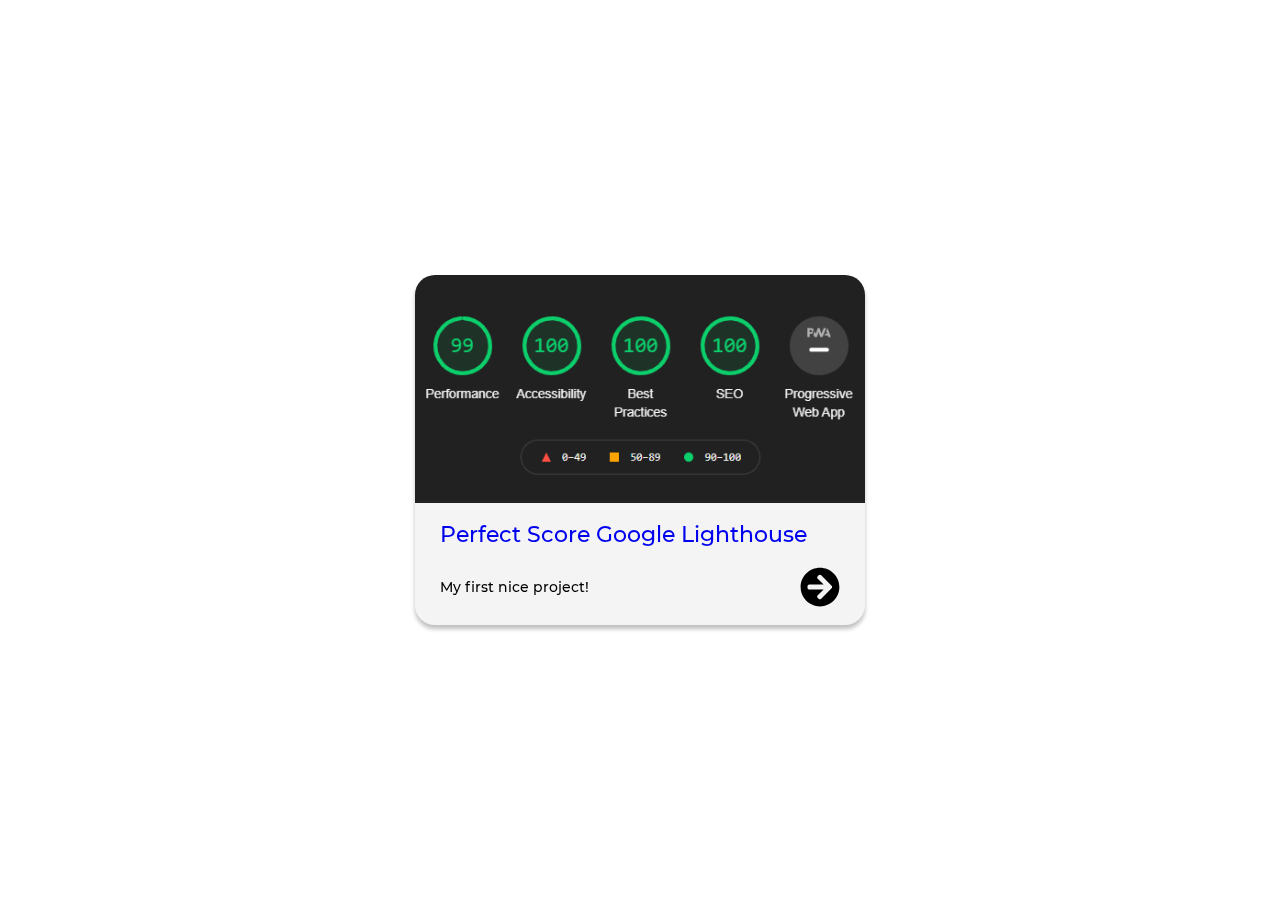
==== index.html @ 5264ff87 "HTML CSS and Animations ready" ====
<!DOCTYPE html>
<html lang="en">
  <head>
    <meta charset="UTF-8" />
    <meta http-equiv="X-UA-Compatible" content="IE=edge" />
    <meta name="viewport" content="width=device-width, initial-scale=1.0" />
    <link href="styles.css" rel="stylesheet" type="text/css" media="screen" />
    <title>Cards</title>
  </head>
  <body>
    <!--Design Card to my portfolio-->
    <section class="custom_element">
      <div class="card_inner">
        <!--Card's Front-face-->
        <div class="card_face card_face-front">
          <a
            href="https://mejiasasociados.cl/"
            target="_blank"
            class="img_container"
          >
            <img
              class="card_face-image"
              src="perfect_score_mejiasasociados.png"
              alt="picture project"
            />
          </a>
          <div class="card_description">
            <a
              href="https://mejiasasociados.cl/"
              target="_blank"
              class="project_name"
              >Perfect Score Google Lighthouse</a
            >
            <div class="flip_container">
              <p class="watch_project">My first nice project!</p>
              <img
                class="arrow"
                src="img/arrow-circle-right-solid.svg"
                alt="arrow icon"
              />
            </div>
          </div>
        </div>
        <!--Card's Back-face-->
        <div class="card_face card_face-back">
          <p class="card_caption">
            I needed one week to get done this project using
            <strong>HTML, CSS and a little bit of JavaScript</strong>. And I
            thought that I could make it better developing a
            <strong>contact form</strong> so I watched a bunch of videos on
            You-Tube and was able to create one
            <strong>from zero using PHP.</strong><br />
            I'm also proud of that logo made by myself
            <strong>using FIGMA!</strong>
            <em>
              I copied the design from a png image and re-made the image againg
              to use <strong>SVG format.</strong></em
            ><br />
            I did a research about loading web pages, performance and SEO to
            make this project outstanding!
          </p>
        </div>
      </div>
    </section>
    <!--End of the customed element-->
    <script>
      let arrowBtn = document.querySelector(".arrow");
      let backCard = document.querySelector(".card_caption");
      let projectCard = document.querySelector(".card_inner");

      function flipCard() {
        setTimeout(() => projectCard.classList.add("flipped"), 100);
      }
      function removeFlipCard() {
        projectCard.classList.remove("flipped");
      }

      arrowBtn.addEventListener("click", flipCard);
      backCard.addEventListener("click", removeFlipCard);
    </script>
  </body>
</html>
---- styles.css ----
@font-face {
  font-family: "Montserrat";
  src: url(./Montserrat/Montserrat-Medium.ttf);
}

* {
  padding: 0;
  margin: 0;
  -webkit-box-sizing: border-box;
          box-sizing: border-box;
  font-family: "Montserrat";
}

body {
  width: 100vw;
  height: 100vh;
  display: -webkit-box;
  display: -ms-flexbox;
  display: flex;
  -ms-flex-wrap: wrap;
      flex-wrap: wrap;
  -webkit-box-orient: vertical;
  -webkit-box-direction: normal;
      -ms-flex-direction: column;
          flex-direction: column;
  -webkit-box-pack: center;
      -ms-flex-pack: center;
          justify-content: center;
  -webkit-box-align: center;
      -ms-flex-align: center;
          align-items: center;
}

.custom_element {
  display: block;
  width: 450px;
  height: 350px;
  border-radius: 20px;
  margin: 0 auto;
  -webkit-perspective: 1000px;
          perspective: 1000px;
}

.custom_element .flipped {
  -webkit-transform: rotateY(180deg);
          transform: rotateY(180deg);
}

.custom_element .card_inner {
  width: 100%;
  height: 100%;
  position: relative;
  border-radius: 20px;
  -webkit-transform-style: preserve-3d;
          transform-style: preserve-3d;
  -webkit-transition: all 1.5s ease;
  transition: all 1.5s ease;
}

.custom_element .card_inner .card_face {
  width: 100%;
  height: 100%;
  position: absolute;
  top: 0;
  left: 0;
  right: 0;
  bottom: 0;
  -webkit-backface-visibility: hidden;
          backface-visibility: hidden;
  overflow: hidden;
  border-radius: 20px;
  -webkit-box-shadow: 0px 4px 4px rgba(0, 0, 0, 0.25);
          box-shadow: 0px 4px 4px rgba(0, 0, 0, 0.25);
}

.custom_element .card_inner .card_face-front {
  background-color: #f4f4f4;
  position: relative;
}

.custom_element .card_inner .card_face-front .img_container {
  display: -webkit-box;
  display: -ms-flexbox;
  display: flex;
  -ms-flex-wrap: wrap;
      flex-wrap: wrap;
  -webkit-box-orient: vertical;
  -webkit-box-direction: normal;
      -ms-flex-direction: column;
          flex-direction: column;
  -webkit-box-pack: center;
      -ms-flex-pack: center;
          justify-content: center;
  -webkit-box-align: center;
      -ms-flex-align: center;
          align-items: center;
  width: 450px;
  height: 65%;
  background-color: #212121;
}

.custom_element .card_inner .card_face-front .img_container .card_face-image {
  width: 100%;
  height: auto;
}

.custom_element .card_inner .card_face-front .card_description {
  margin: 0 auto;
  width: 100%;
  height: 35%;
  padding-left: 25px;
  padding-right: 25px;
  border-radius: 20px;
  display: -webkit-box;
  display: -ms-flexbox;
  display: flex;
  -ms-flex-wrap: wrap;
      flex-wrap: wrap;
  -webkit-box-orient: vertical;
  -webkit-box-direction: normal;
      -ms-flex-direction: column;
          flex-direction: column;
  -webkit-box-pack: space-evenly;
      -ms-flex-pack: space-evenly;
          justify-content: space-evenly;
  -webkit-box-align: space-evenly;
      -ms-flex-align: space-evenly;
          align-items: space-evenly;
}

.custom_element .card_inner .card_face-front .card_description .project_name {
  font-size: 22px;
  font-weight: 300;
  -webkit-transition: 0.2s all ease-in-out;
  transition: 0.2s all ease-in-out;
  cursor: pointer;
  text-decoration: none;
}

.custom_element .card_inner .card_face-front .card_description .project_name:hover {
  text-decoration: underline;
}

.custom_element .card_inner .card_face-front .card_description .project_name:visited {
  color: #202020;
}

.custom_element .card_inner .card_face-front .card_description .project_name:active {
  color: #202020;
  -webkit-transform: scale(0.99);
          transform: scale(0.99);
}

.custom_element .card_inner .card_face-front .card_description .flip_container {
  display: -webkit-box;
  display: -ms-flexbox;
  display: flex;
  -ms-flex-wrap: wrap;
      flex-wrap: wrap;
  -webkit-box-orient: horizontal;
  -webkit-box-direction: normal;
      -ms-flex-direction: row;
          flex-direction: row;
  -webkit-box-pack: justify;
      -ms-flex-pack: justify;
          justify-content: space-between;
  -webkit-box-align: center;
      -ms-flex-align: center;
          align-items: center;
}

.custom_element .card_inner .card_face-front .card_description .flip_container .watch_project {
  font-size: 14px;
}

.custom_element .card_inner .card_face-front .card_description .flip_container img {
  width: 40px;
  height: 40px;
  cursor: pointer;
  -webkit-transition: 0.2s all ease-in-out;
  transition: 0.2s all ease-in-out;
}

.custom_element .card_inner .card_face-front .card_description .flip_container img:active {
  -webkit-transform: scale(0.9);
          transform: scale(0.9);
}

.custom_element .card_inner .card_face-back {
  -webkit-transform: rotateY(180deg);
          transform: rotateY(180deg);
  background-color: #fff;
}

.custom_element .card_inner .card_face-back .card_caption {
  width: 100%;
  height: auto;
  line-height: 25px;
  padding: 25px 20px 0 20px;
  font-size: 14px;
  cursor: pointer;
}
/*# sourceMappingURL=styles.css.map */
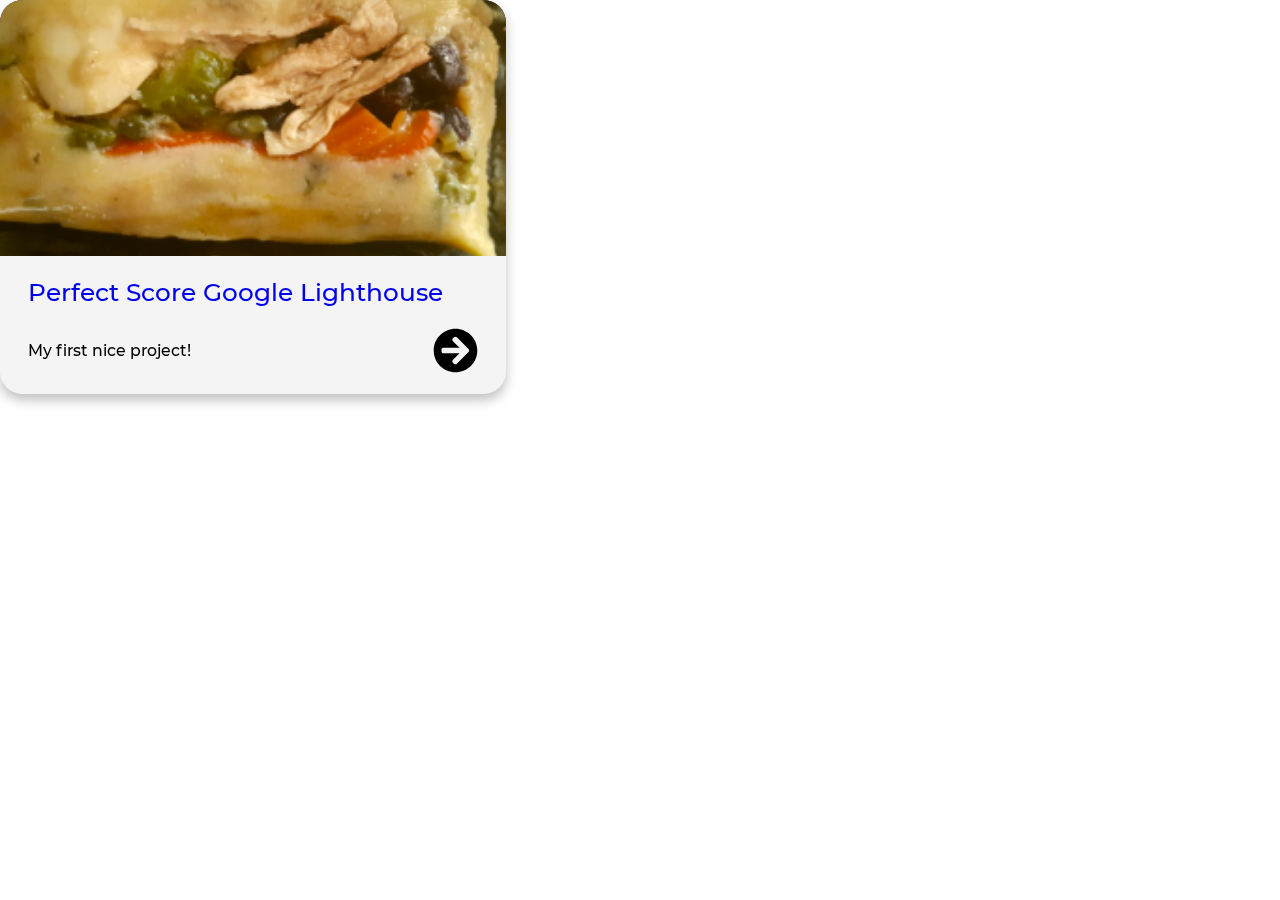
==== commit 0b11202c: "This component is ready baby!" ====
--- a/index.html
+++ b/index.html
@@ -20,7 +20,7 @@
           >
             <img
               class="card_face-image"
-              src="perfect_score_mejiasasociados.png"
+              src="card_hallaca.png"
               alt="picture project"
             />
           </a>
--- a/styles.css
+++ b/styles.css
@@ -11,32 +11,12 @@
   font-family: "Montserrat";
 }
 
-body {
-  width: 100vw;
-  height: 100vh;
-  display: -webkit-box;
-  display: -ms-flexbox;
-  display: flex;
-  -ms-flex-wrap: wrap;
-      flex-wrap: wrap;
-  -webkit-box-orient: vertical;
-  -webkit-box-direction: normal;
-      -ms-flex-direction: column;
-          flex-direction: column;
-  -webkit-box-pack: center;
-      -ms-flex-pack: center;
-          justify-content: center;
-  -webkit-box-align: center;
-      -ms-flex-align: center;
-          align-items: center;
-}
-
 .custom_element {
+  font-size: 18px;
   display: block;
-  width: 450px;
-  height: 350px;
-  border-radius: 20px;
-  margin: 0 auto;
+  width: 28.125em;
+  height: 21.875em;
+  border-radius: 1.25em;
   -webkit-perspective: 1000px;
           perspective: 1000px;
 }
@@ -50,7 +30,7 @@
   width: 100%;
   height: 100%;
   position: relative;
-  border-radius: 20px;
+  border-radius: 1.25em;
   -webkit-transform-style: preserve-3d;
           transform-style: preserve-3d;
   -webkit-transition: all 1.5s ease;
@@ -68,9 +48,9 @@
   -webkit-backface-visibility: hidden;
           backface-visibility: hidden;
   overflow: hidden;
-  border-radius: 20px;
-  -webkit-box-shadow: 0px 4px 4px rgba(0, 0, 0, 0.25);
-          box-shadow: 0px 4px 4px rgba(0, 0, 0, 0.25);
+  border-radius: 1.25em;
+  -webkit-box-shadow: 0em 0.3125em 0.625em rgba(0, 0, 0, 0.25);
+          box-shadow: 0em 0.3125em 0.625em rgba(0, 0, 0, 0.25);
 }
 
 .custom_element .card_inner .card_face-front {
@@ -94,23 +74,25 @@
   -webkit-box-align: center;
       -ms-flex-align: center;
           align-items: center;
-  width: 450px;
+  width: 28.125em;
   height: 65%;
   background-color: #212121;
+  overflow: hidden;
 }
 
 .custom_element .card_inner .card_face-front .img_container .card_face-image {
   width: 100%;
   height: auto;
+  margin: auto;
 }
 
 .custom_element .card_inner .card_face-front .card_description {
   margin: 0 auto;
   width: 100%;
   height: 35%;
-  padding-left: 25px;
-  padding-right: 25px;
-  border-radius: 20px;
+  padding-left: 1.5625em;
+  padding-right: 1.5625em;
+  border-radius: 1.25em;
   display: -webkit-box;
   display: -ms-flexbox;
   display: flex;
@@ -129,8 +111,8 @@
 }
 
 .custom_element .card_inner .card_face-front .card_description .project_name {
-  font-size: 22px;
-  font-weight: 300;
+  font-size: 1.375em;
+  font-weight: 500;
   -webkit-transition: 0.2s all ease-in-out;
   transition: 0.2s all ease-in-out;
   cursor: pointer;
@@ -170,12 +152,12 @@
 }
 
 .custom_element .card_inner .card_face-front .card_description .flip_container .watch_project {
-  font-size: 14px;
+  font-size: 0.875em;
 }
 
 .custom_element .card_inner .card_face-front .card_description .flip_container img {
-  width: 40px;
-  height: 40px;
+  width: 2.5em;
+  height: 2.5em;
   cursor: pointer;
   -webkit-transition: 0.2s all ease-in-out;
   transition: 0.2s all ease-in-out;
@@ -195,9 +177,9 @@
 .custom_element .card_inner .card_face-back .card_caption {
   width: 100%;
   height: auto;
-  line-height: 25px;
-  padding: 25px 20px 0 20px;
-  font-size: 14px;
+  line-height: 1.5625em;
+  padding: 1.5625em 1.25em 0 1.25em;
+  font-size: 0.875em;
   cursor: pointer;
 }
 /*# sourceMappingURL=styles.css.map */